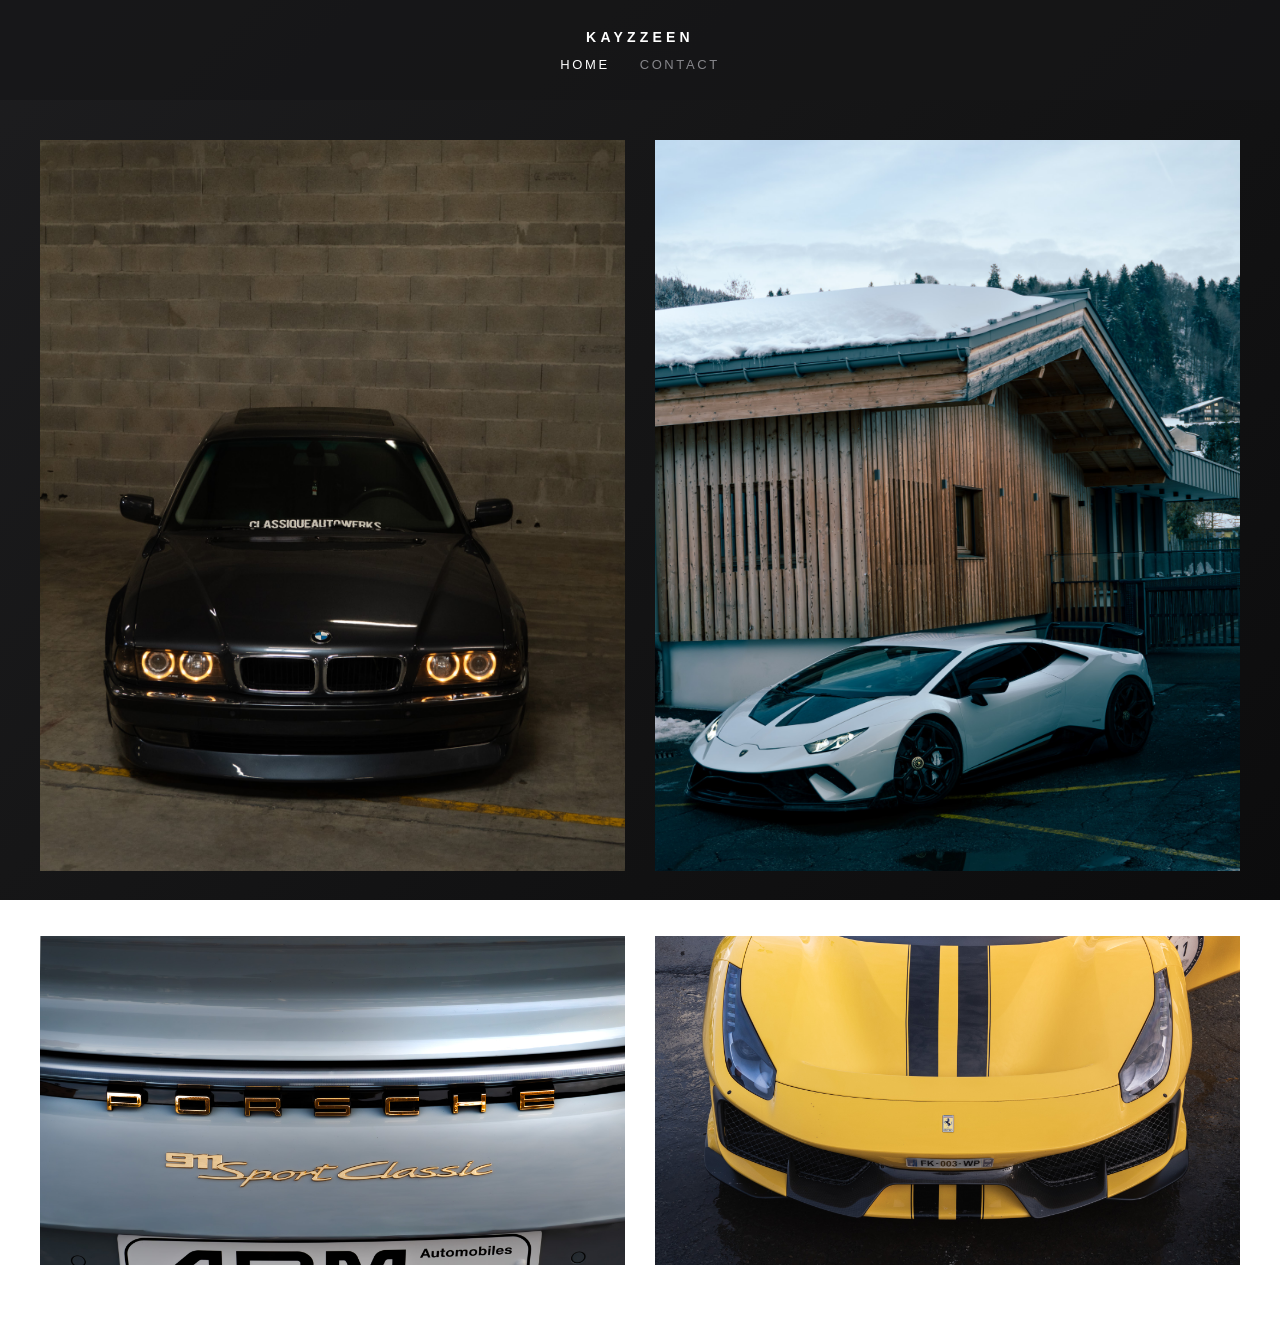
==== index.html @ e42f0963 "Fix HTML structure and update links in index.html" ====
<!DOCTYPE html>
<html lang="ru">
<head>
    <meta charset="UTF-8">
    <meta name="viewport" content="width=device-width, initial-scale=1.0">
    <title>Home</title>
    <link rel="stylesheet" href="css/style.css">
    <link rel="stylesheet" href="css/HomeCard.css"> 
    <link rel="stylesheet" href="css/apple-animations.css">
</head>
<body class="apple-fade-in">

    <nav class="top-bar apple-fade-up">
        <a href="index.html" class="logo">kayzzeen</a>
        <div class="nav-links">
            <a href="index.html" class="nav-item active">Home</a>
            <a href="contact.html" class="nav-item">Contact</a>
        </div>
    </nav>

    <main class="main-content">
        <div class="works-container">
            
            <a href="page1.html" class="work-card">
                <div class="card-image-wrapper" data-text="BMW E38">
                    <img src="image/IMG_12.jpg" alt="BMW E38 Cinematic">
                </div>
            </a>

            <a href="page2.html" class="work-card">
                <div class="card-image-wrapper" data-text="lamborghini huracan">
                    <img src="image/IMG_5.jpg" alt="Lamborghini Huracan">
                </div>
            </a>


            <a href="page4.html" class="work-card">
                <div class="card-image-wrapper wide-card" data-text="Porsche 911 Sport Classic">
                    <img src="image/IMG_20.jpg" alt="Porsche 911 Sport Classic">
                </div>
            </a>

            <a href="page5.html" class="work-card">
                <div class="card-image-wrapper wide-card" data-text="ferrari">
                    <img src="image/IMG_15.jpg" alt="ferrari">
                </div>
            </a>

        </div>
    </main>

<script>
        
        if ('ontouchstart' in window || navigator.maxTouchPoints > 0) {
            const cards = document.querySelectorAll('.work-card');
            
            cards.forEach(card => {
                card.addEventListener('click', function(e) {
                    if (!this.classList.contains('hover-active')) {
                        e.preventDefault();
                        cards.forEach(c => c.classList.remove('hover-active'));
                        this.classList.add('hover-active'); 
                    }
                });
            });
        }
    </script>


</body>
</html>
---- css/style.css ----
html, body {
    width: 100%;
    margin: 0;
    padding: 0;
    box-sizing: border-box;
}

body {
    font-family: -apple-system, BlinkMacSystemFont, "Segoe UI", Roboto, sans-serif;
    color: #ffffff;
    -webkit-font-smoothing: antialiased;
    -moz-osx-font-smoothing: grayscale;
    overflow-x: hidden;
    background: linear-gradient(135deg, #1d1d1f 0%, #161617 40%, #0c0c0d 100%);
    background-attachment: fixed;
}

a {
    color: inherit;
    text-decoration: none;
}


.top-bar {
    position: fixed;
    top: 0;
    left: 0;
    width: 100%;
    min-height: 100px;
    box-sizing: border-box; 
    background-color: rgba(22, 22, 23, 0.7); 
    backdrop-filter: saturate(180%) blur(20px);
    -webkit-backdrop-filter: saturate(180%) blur(20px); 
    display: flex;
    flex-direction: column;
    align-items: center;
    justify-content: center;
    gap: 12px;
    z-index: 1000;
    padding: 15px 20px;
}

.logo {
    font-size: 14px;
    font-weight: 600;
    letter-spacing: 0.3em;
    text-transform: uppercase;
    color: #ffffff;
    transition: opacity 0.3s ease;
}

.logo:hover {
    opacity: 0.8;
}

.nav-links {
    display: flex;
    gap: 30px;
}

.nav-item {
    font-weight: 500;
    font-size: 13px;
    letter-spacing: 0.2em;
    text-transform: uppercase;
    color: #86868b;
    transition: color 0.3s ease;
}

.nav-item:hover, .nav-item.active {
    color: rgb(255, 255, 255);
}


.main-content {
    margin-top: 100px;
    padding: 40px 20px;
    min-height: calc(100vh - 100px);
    box-sizing: border-box;
}


@media (max-width: 480px) {
    .top-bar {
        min-height: 90px;
        padding: 12px 15px;
        gap: 8px;
    }
    .main-content {
        margin-top: 90px;
    }
    .logo {
        font-size: 14px;
        letter-spacing: 0.25em;
    }
    .nav-links {
        gap: 20px;
    }
    .nav-item {
        font-size: 14px;
        letter-spacing: 0.15em;
    }
}
---- css/HomeCard.css ----
.works-container {
    display: grid;
    grid-template-columns: repeat(2, 1fr);
    gap: 50px 30px;
    max-width: 1400px;
    margin: 0 auto;
    padding: 0 20px;
}


.work-card {
    display: flex;
    flex-direction: column;
    width: 100%;
    user-select: none;
    text-decoration: none;
}


.card-image-wrapper {
    position: relative;
    width: 100%;
    aspect-ratio: 4 / 5;
    overflow: hidden;
    background: #141414;
    margin-bottom: 15px;
}

.wide-card {
    aspect-ratio: 16 / 9;
}

.card-image-wrapper img {
    width: 100%;
    height: 100%;
    display: block;
    object-fit: cover;
    object-position: center;
    transition: transform 0.7s cubic-bezier(0.25, 1, 0.5, 1);
}

.work-card:hover img {
    transform: scale(1.03);
}


.card-image-wrapper::after {
    content: attr(data-text);
    position: absolute;
    inset: 0;
    display: flex;
    align-items: center;
    justify-content: center;
    background: rgba(0, 0, 0, 0.6);
    color: #fff;
    text-align: center;
    font-size: 14px;
    font-weight: 500;
    letter-spacing: 0.2em;
    text-transform: uppercase;
    opacity: 0;
    transition: opacity 0.4s ease;
    pointer-events: none;
}

.work-card:hover .card-image-wrapper::after {
    opacity: 1;
}


.card-meta {
    display: flex;
    justify-content: space-between;
    align-items: center;
    gap: 10px;
}

.card-title {
    margin: 0;
    font-size: 13px;
    font-weight: 400;
    letter-spacing: 0.1em;
    text-transform: uppercase;
}

.card-year {
    font-size: 11px;
    color: rgba(255, 255, 255, 0.4);
    white-space: nowrap;
}

@media (max-width: 1024px) {
    .works-container {
        grid-template-columns: repeat(2, 1fr);
        gap: 40px 20px;
    }
}

@media (max-width: 768px) {
    .works-container {
        grid-template-columns: 1fr;
        gap: 30px;
        padding: 0 15px;
    }

    .card-title {
        font-size: 12px;
    }

    .card-year {
        font-size: 10px;
    }
}

@media (hover: none) {
    .work-card.hover-active .card-image-wrapper::after {
        opacity: 1;
    }
}
---- css/apple-animations.css ----
.apple-fade-up {
    opacity: 0;
    transform: translateY(40px);
    animation: appleFadeUp 1.0s cubic-bezier(0.25, 1, 0.5, 1) forwards;
}

@keyframes appleFadeUp {
    0% {
        opacity: 0;
        transform: translateY(40px);
    }
    100% {
        opacity: 1;
        transform: translateY(0);
    }
}

.apple-fade-in {
    opacity: 0;
    animation: appleFadeIn 3.2s cubic-bezier(0.25, 1, 0.5, 1) forwards;
}

@keyframes appleFadeIn {
    0% {
        opacity: 0;
    }
    100% {
        opacity: 1;
    }
}

.delay-1 { animation-delay: 0.3s; }
.delay-2 { animation-delay: 0.6s; }
.delay-3 { animation-delay: 0.9s; }
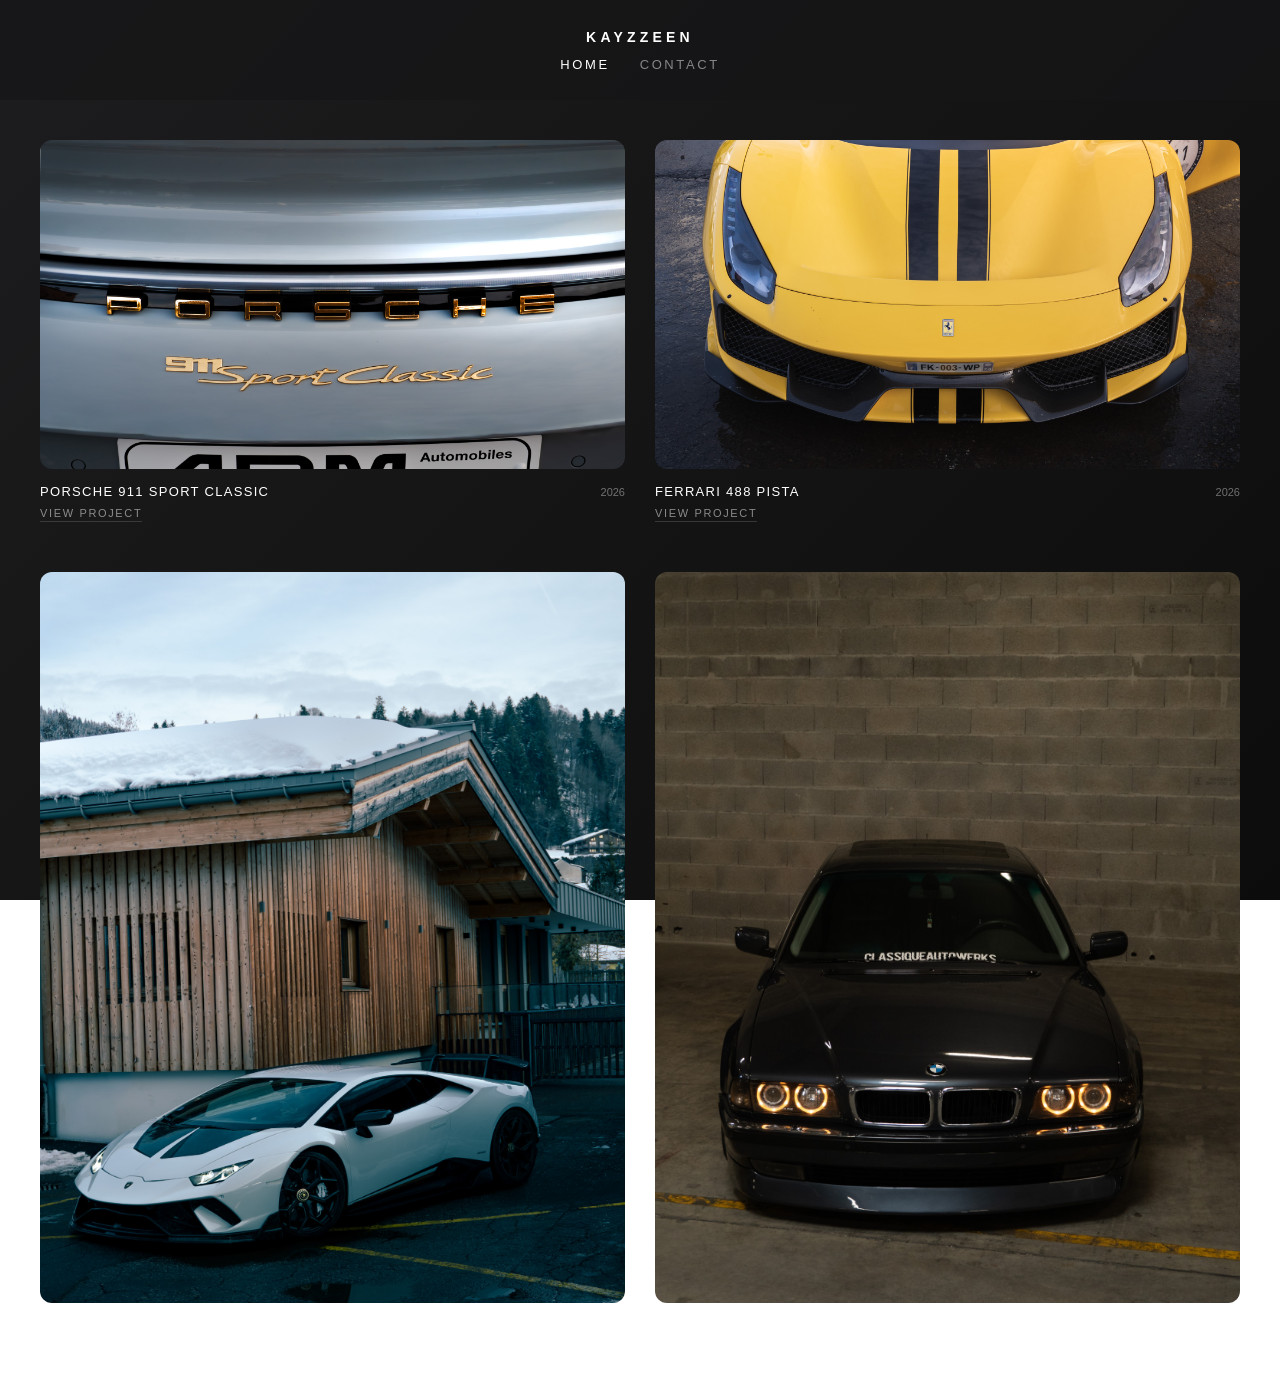
==== commit 7fb5cbd5: "Add files via upload" ====
--- a/index.html
+++ b/index.html
@@ -18,54 +18,56 @@
         </div>
     </nav>
 
-    <main class="main-content">
-        <div class="works-container">
+<main class="main-content">
+<div class="works-container">
             
-            <a href="page1.html" class="work-card">
-                <div class="card-image-wrapper" data-text="BMW E38">
-                    <img src="image/IMG_12.jpg" alt="BMW E38 Cinematic">
+            <a href="page4.html" class="work-card">
+                <div class="card-image-wrapper wide-card">
+                <img src="image/IMG_20.jpg" alt="Porsche 911 Sport Classic">
+                </div>
+                <div class="card-meta">
+                <h3 class="card-title">Porsche 911 Sport Classic</h3>
+                <span class="card-year">2026</span>
+                <span class="apple-btn">View Project</span>
+                </div>
+            </a>
+
+            <a href="page5.html" class="work-card">
+                <div class="card-image-wrapper wide-card">
+                <img src="image/IMG_15.jpg" alt="ferrari 488 pista">
+                </div>
+                <div class="card-meta">
+                <h3 class="card-title">Ferrari 488 Pista</h3>
+                <span class="card-year">2026</span>
+                <span class="apple-btn">View Project</span>
                 </div>
             </a>
 
             <a href="page2.html" class="work-card">
-                <div class="card-image-wrapper" data-text="lamborghini huracan">
-                    <img src="image/IMG_5.jpg" alt="Lamborghini Huracan">
+                <div class="card-image-wrapper">
+                <img src="image/IMG_5.jpg" alt="Lamborghini Huracan">
+                </div>
+                <div class="card-meta">
+                <h3 class="card-title">Lamborghini Huracan</h3>
+                <span class="card-year">2026</span>
+                <span class="apple-btn">View Project</span>
                 </div>
             </a>
 
 
-            <a href="page4.html" class="work-card">
-                <div class="card-image-wrapper wide-card" data-text="Porsche 911 Sport Classic">
-                    <img src="image/IMG_20.jpg" alt="Porsche 911 Sport Classic">
+            <a href="page1.html" class="work-card">
+                <div class="card-image-wrapper">
+                <img src="image/IMG_12.jpg" alt="BMW E38 Cinematic">
+                </div>
+                <div class="card-meta">
+                <h3 class="card-title">BMW E38</h3>
+                <span class="card-year">2026</span>
+                <span class="apple-btn">View Project</span>
                 </div>
             </a>
-
-            <a href="page5.html" class="work-card">
-                <div class="card-image-wrapper wide-card" data-text="ferrari">
-                    <img src="image/IMG_15.jpg" alt="ferrari">
-                </div>
-            </a>
-
-        </div>
-    </main>
-
-<script>
-        
-        if ('ontouchstart' in window || navigator.maxTouchPoints > 0) {
-            const cards = document.querySelectorAll('.work-card');
             
-            cards.forEach(card => {
-                card.addEventListener('click', function(e) {
-                    if (!this.classList.contains('hover-active')) {
-                        e.preventDefault();
-                        cards.forEach(c => c.classList.remove('hover-active'));
-                        this.classList.add('hover-active'); 
-                    }
-                });
-            });
-        }
-    </script>
-
+</div>    
+</main>
 
 </body>
-</html>
+</html>
--- a/css/HomeCard.css
+++ b/css/HomeCard.css
@@ -1,4 +1,3 @@
-
 .works-container {
     display: grid;
     grid-template-columns: repeat(2, 1fr);
@@ -8,7 +7,6 @@
     padding: 0 20px;
 }
 
-
 .work-card {
     display: flex;
     flex-direction: column;
@@ -17,7 +15,6 @@
     text-decoration: none;
 }
 
-
 .card-image-wrapper {
     position: relative;
     width: 100%;
@@ -25,6 +22,7 @@
     overflow: hidden;
     background: #141414;
     margin-bottom: 15px;
+    border-radius: 12px; 
 }
 
 .wide-card {
@@ -37,43 +35,14 @@
     display: block;
     object-fit: cover;
     object-position: center;
-    transition: transform 0.7s cubic-bezier(0.25, 1, 0.5, 1);
+    transition: transform 0.6s cubic-bezier(0.25, 1, 0.5, 1);
 }
 
-.work-card:hover img {
-    transform: scale(1.03);
-}
-
-
-.card-image-wrapper::after {
-    content: attr(data-text);
-    position: absolute;
-    inset: 0;
-    display: flex;
+.card-meta {
+    display: grid;
+    grid-template-columns: 1fr auto; 
+    row-gap: 8px;
     align-items: center;
-    justify-content: center;
-    background: rgba(0, 0, 0, 0.6);
-    color: #fff;
-    text-align: center;
-    font-size: 14px;
-    font-weight: 500;
-    letter-spacing: 0.2em;
-    text-transform: uppercase;
-    opacity: 0;
-    transition: opacity 0.4s ease;
-    pointer-events: none;
-}
-
-.work-card:hover .card-image-wrapper::after {
-    opacity: 1;
-}
-
-
-.card-meta {
-    display: flex;
-    justify-content: space-between;
-    align-items: center;
-    gap: 10px;
 }
 
 .card-title {
@@ -82,12 +51,43 @@
     font-weight: 400;
     letter-spacing: 0.1em;
     text-transform: uppercase;
+    color: #fff;
 }
 
 .card-year {
     font-size: 11px;
     color: rgba(255, 255, 255, 0.4);
     white-space: nowrap;
+    grid-column: 2; 
+}
+
+.apple-btn {
+    grid-column: 1 / -1; 
+    justify-self: start; 
+    
+    font-size: 11px;
+    font-weight: 500;
+    color: rgba(255, 255, 255, 0.5); 
+    text-transform: uppercase;
+    letter-spacing: 0.15em;
+    text-decoration: none;
+    
+    padding-bottom: 2px;
+    border-bottom: 1px solid rgba(255, 255, 255, 0.15); 
+    
+    transition: all 0.3s cubic-bezier(0.25, 1, 0.5, 1);
+    -webkit-tap-highlight-color: transparent;
+}
+
+@media (hover: hover) {
+    .work-card:hover img {
+        transform: scale(1.02);
+    }
+
+    .work-card:hover .apple-btn {
+        color: #ffffff;
+        border-bottom-color: rgba(255, 255, 255, 0.6);
+    }
 }
 
 @media (max-width: 1024px) {
@@ -100,7 +100,7 @@
 @media (max-width: 768px) {
     .works-container {
         grid-template-columns: 1fr;
-        gap: 30px;
+        gap: 34px;
         padding: 0 15px;
     }
 
@@ -111,10 +111,9 @@
     .card-year {
         font-size: 10px;
     }
-}
-
-@media (hover: none) {
-    .work-card.hover-active .card-image-wrapper::after {
-        opacity: 1;
+    
+    .apple-btn {
+        font-size: 10px;
+        color: rgba(255, 255, 255, 0.6)
     }
 }
